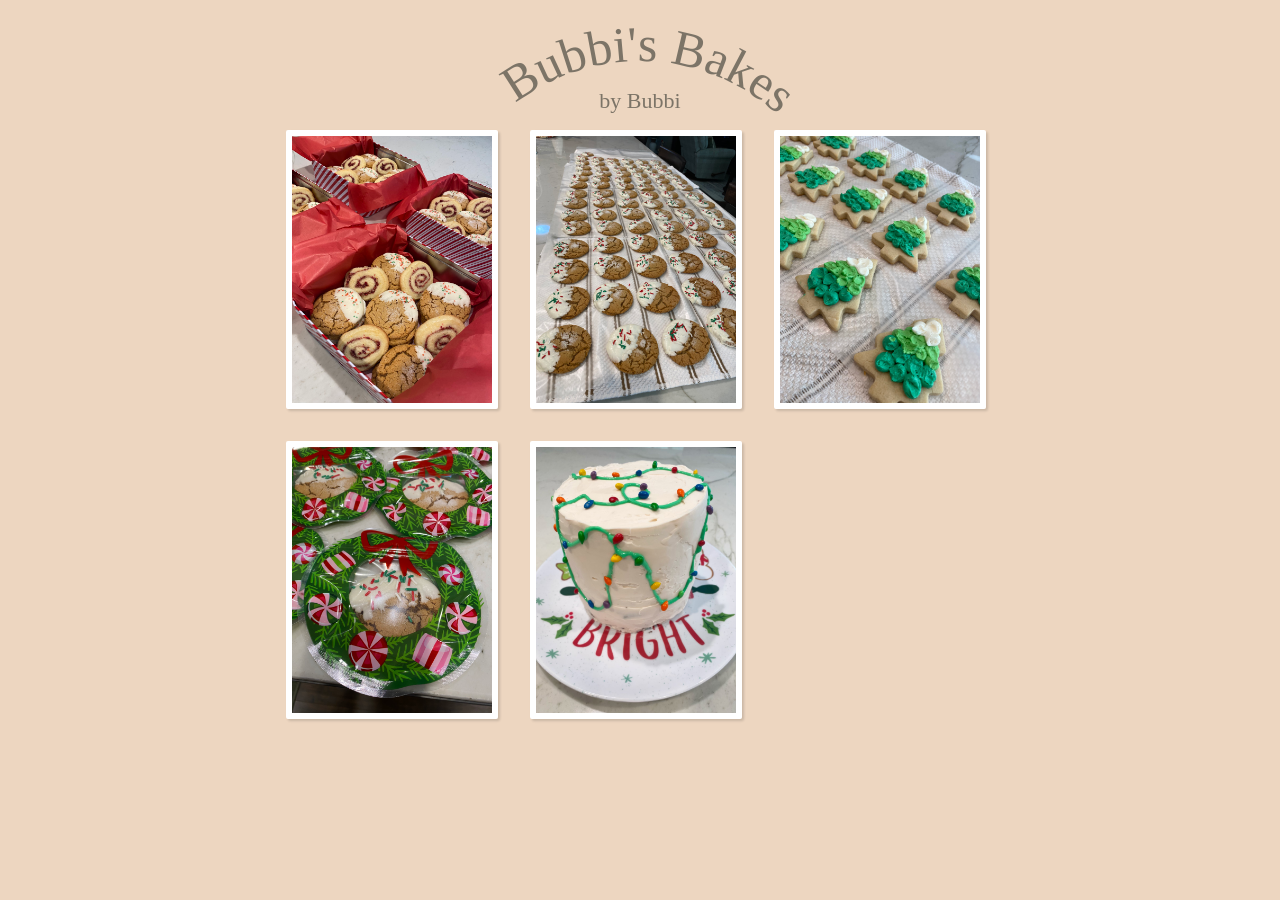
==== index.html @ 059d2bac "Initial commit" ====
<!DOCTYPE html>
<html lang="en">

<head>
  <meta charset="utf-8" />
  <title>Bubbi's Bakes</title>
  <base href="/" />

  <link rel="preconnect" href="https://fonts.gstatic.com" crossorigin />

  <link rel="preload" as="style"
    href="https://fonts.googleapis.com/css2?family=Manrope:wght@400;700;800&display=swap" />

  <link rel="stylesheet" href="https://fonts.googleapis.com/css2?family=Manrope:wght@400;700;800&display=swap"
    media="print" onload="this.media='all'" />

  <link rel="stylesheet" href="./styles.css">

  <meta name="viewport" content="width=device-width, initial-scale=1" />
  <link rel="icon" type="image/x-icon" href="favicon.png" />
</head>

<body>

  <div class="title">
    <svg viewBox="0 0 500 500">
      <path id="curve" d="M73.2,148.6c4-6.1,65.5-96.8,178.6-95.6c111.3,1.2,170.8,90.3,175.1,97" />
      <text width="500" x="75">
        <textPath xlink:href="#curve">
          Bubbi's Bakes
        </textPath>
      </text>
    </svg>
  </div>
  <div class="bubbi">by Bubbi</div>
  <div class="images">
    <img src="img/boxes.jpg" class="portrait" />
    <img src="img/ginger-snaps.jpg" class="portrait" />
    <img src="img/more-cookies.jpg" class="portrait" />
    <img src="img/packaging.jpg" class="portrait" />
    <img src="img/xmas-cake.jpg" class="portrait" />
  </div>
</body>

</html>
---- styles.css ----
body {
    align-items: center;
    background-color: #edd6c0;
    color: #7c7467;
    display: flex;
    flex-direction: column;
    font-family: 'Luckiest Guy', cursive;
}

.bubbi {
    font-size: 22px;
}

.title {
    width: 500px;
    height: 80px;
}

path {
    fill: transparent;
}
  
text {
    fill: #7c7467;
    font-size: 50px;
}

img {
    box-shadow: rgba(0, 0, 0, 0.15) 1.95px 1.95px 2.6px;
    margin: 16px;
    border-radius: 2px;
    border: 6px solid white;
}

.portrait {
    max-width: 200px;
}

.landscape {
    max-height: 200px;
}

.images {
    display: flex;
    flex-wrap: wrap;    
    width: 740px;
}
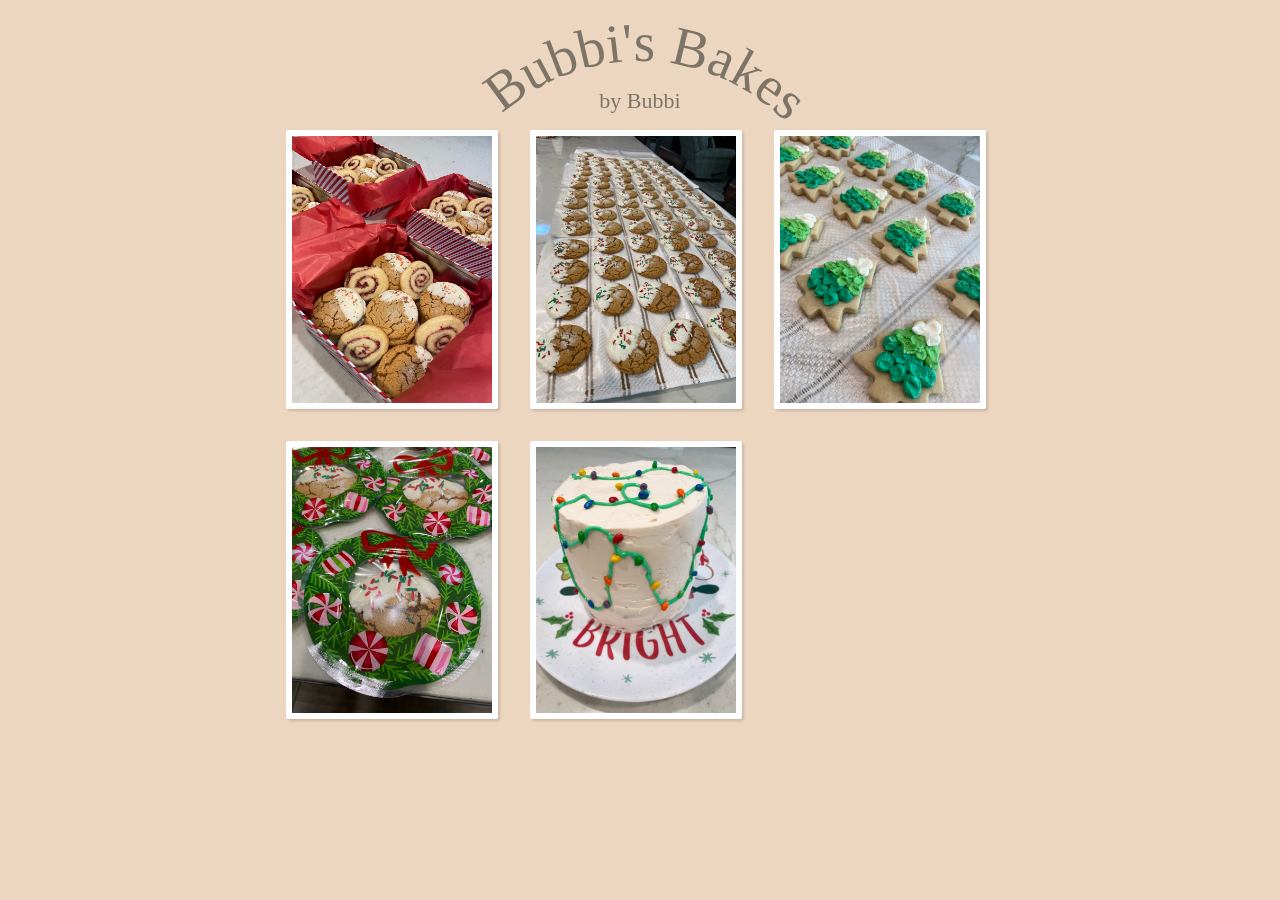
==== commit d37f1b05: "Make index file a bit more responsive" ====
--- a/index.html
+++ b/index.html
@@ -25,7 +25,7 @@
   <div class="title">
     <svg viewBox="0 0 500 500">
       <path id="curve" d="M73.2,148.6c4-6.1,65.5-96.8,178.6-95.6c111.3,1.2,170.8,90.3,175.1,97" />
-      <text width="500" x="75">
+      <text width="500" x="58">
         <textPath xlink:href="#curve">
           Bubbi's Bakes
         </textPath>
--- a/styles.css
+++ b/styles.css
@@ -19,10 +19,10 @@
 path {
     fill: transparent;
 }
-  
+
 text {
     fill: #7c7467;
-    font-size: 50px;
+    font-size: 55px;
 }
 
 img {
@@ -42,6 +42,38 @@
 
 .images {
     display: flex;
-    flex-wrap: wrap;    
+    flex-wrap: wrap;
     width: 740px;
+}
+
+@media only screen and (max-width: 800px) {
+    .title {
+        width: 100%;
+        margin-bottom: 48px;
+    }
+
+    .bubbi {
+        font-size: 36px;
+    }
+
+    .images {
+        justify-content: center;
+        width: 100%;
+    }
+
+    .portrait {
+        max-width: 90%;
+    }
+}
+
+@media only screen and (max-width: 600px) {
+
+    .bubbi {
+        font-size: 22px;
+    }
+
+    .title {
+        width: 100%;
+        margin-bottom: 0;
+    }
 }
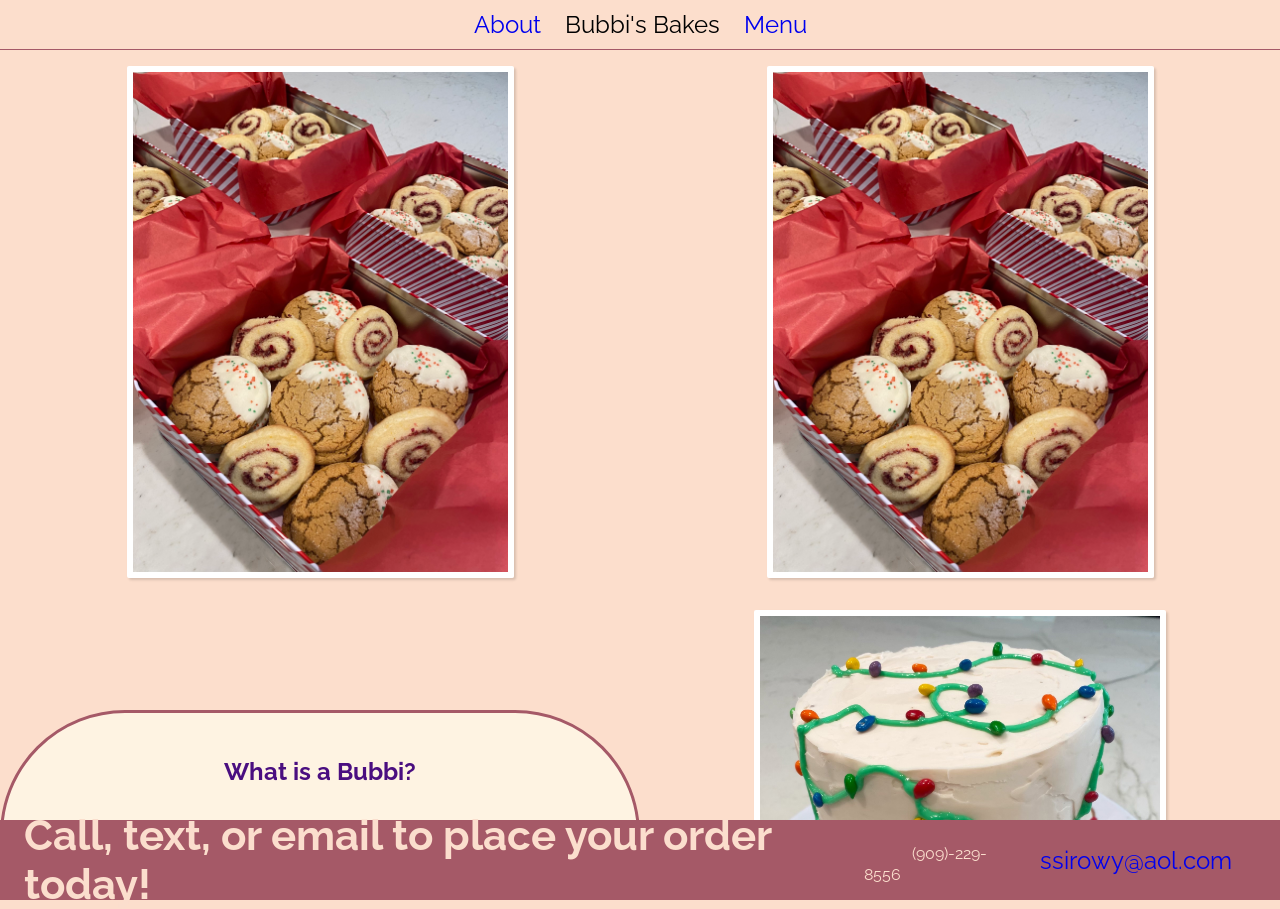
==== commit 7ab78c6b: "WIP" ====
--- a/index.html
+++ b/index.html
@@ -6,13 +6,9 @@
   <title>Bubbi's Bakes</title>
   <base href="/" />
 
-  <link rel="preconnect" href="https://fonts.gstatic.com" crossorigin />
-
-  <link rel="preload" as="style"
-    href="https://fonts.googleapis.com/css2?family=Manrope:wght@400;700;800&display=swap" />
-
-  <link rel="stylesheet" href="https://fonts.googleapis.com/css2?family=Manrope:wght@400;700;800&display=swap"
-    media="print" onload="this.media='all'" />
+  <link rel="preconnect" href="https://fonts.googleapis.com">
+<link rel="preconnect" href="https://fonts.gstatic.com" crossorigin>
+<link href="https://fonts.googleapis.com/css2?family=Raleway:ital,wght@0,100..900;1,100..900&display=swap" rel="stylesheet">
 
   <link rel="stylesheet" href="./styles.css">
 
@@ -21,25 +17,49 @@
 </head>
 
 <body>
-
-  <div class="title">
-    <svg viewBox="0 0 500 500">
-      <path id="curve" d="M73.2,148.6c4-6.1,65.5-96.8,178.6-95.6c111.3,1.2,170.8,90.3,175.1,97" />
-      <text width="500" x="58">
-        <textPath xlink:href="#curve">
-          Bubbi's Bakes
-        </textPath>
-      </text>
-    </svg>
-  </div>
-  <div class="bubbi">by Bubbi</div>
-  <div class="images">
-    <img src="img/boxes.jpg" class="portrait" />
-    <img src="img/ginger-snaps.jpg" class="portrait" />
-    <img src="img/more-cookies.jpg" class="portrait" />
-    <img src="img/packaging.jpg" class="portrait" />
-    <img src="img/xmas-cake.jpg" class="portrait" />
-  </div>
+  <header>
+    <a href="/">About</a>
+    <div class="title">Bubbi's Bakes</div>
+    <a href="/menu.html">Menu</a>
+  </header>
+  <main>
+    <section>
+      <div class="centered">
+        <img class="hero" src="/img/boxes.jpg">
+      </div>
+      <div class="centered">
+        <img class="hero" src="/img/boxes.jpg">
+      </div>
+    </section>
+    <section>
+      <div class="centered">
+        <div class="bubble">
+          <h2>What is a Bubbi?</h2>
+          <h4>Bubbi: the Yiddish word for Grandmother of Jewish or Eastern European origin</h4>
+          <p>You know the type, an endless supply of floral print housecoats, hot in the winter and cold in the summer, careful with her money, but generous with kisses and pinches of the cheek” (from BeyondBubbi.com). But this modern Bubbi is full of chocolate chips and sprinkles!</p>
+        </div>
+      </div>
+      <div class="centered">
+        <img class="hero" src="/img/xmas-cake.jpg">
+      </div>
+    </section>
+    <section>
+      <div class="centered">
+        <img class="hero" src="/img/xmas-cake.jpg">
+      </div>
+      <div class="centered">
+        <div class="bubble">
+          <h2>Bubbi's Boys</h2>
+          <p>With the help of Bubbi’s Boys, trusty sous chefs also known as grandsons, Bubbi bakes almost daily putting out dozens of cookies, cakes and other old-fashioned treats. We’d love to help you with your sweet cravings.</p>
+        </div>
+      </div>
+    </section>
+  </main>
+  <footer>
+    <div class="footer-cta">Call, text, or email to place your order today!</div>
+    <div><a href="tel:9092298556"></a>(909)-229-8556</div>
+    <div><a href="mailto:ssirowy@aol.com">ssirowy@aol.com</a></div>
+  </footer>
 </body>
 
 </html>
--- a/styles.css
+++ b/styles.css
@@ -1,19 +1,117 @@
+:root {
+    --main-bg-color: #fcdecc;
+    --footer-color: #A55967;
+    --footer-text-color: #FBDECD;
+    --main-text-color: #4A0E80;
+    --secondary-text-color: #A55967;
+    --bubble-color: #FEF3E2;
+
+    font-family: "Raleway", sans-serif;
+  }
+
 body {
+    background-color: var(--main-bg-color);
+    display: grid;
+    height: 100vh;
+    grid-template-rows: 50px 1fr 80px;
+    margin: 0;
+    width: 100%;
+}
+
+a {
+    margin: 0 24px;
+}
+
+a:link {
+    text-decoration: none;
+}
+  
+a:visited {
+    text-decoration: none;
+}
+  
+a:hover {
+    text-decoration: underline;
+}
+
+header {
     align-items: center;
-    background-color: #edd6c0;
-    color: #7c7467;
+    border-bottom: 1px solid var(--footer-color);
+    display: flex;
+    font-size: 24px;
+    justify-content: center;
+}
+
+main {
+    overflow-y: auto;
+}
+
+.bubble {
+    align-items: center;
+    background-color: var(--bubble-color);
+    border: 3px solid var(--footer-color);
+    border-radius: 125px;
     display: flex;
     flex-direction: column;
-    font-family: 'Luckiest Guy', cursive;
+    padding: 24px;
+}
+
+.hero {
+    box-shadow: rgba(0, 0, 0, 0.15) 1.95px 1.95px 2.6px;
+    margin: 16px;
+    border-radius: 2px;
+    border: 6px solid white;
+    max-height: 500px;
+}
+
+img.menu {
+    border-radius: 100px;
+}
+
+h1 {
+    color: var(--main-text-color);
+}
+
+h2 {
+    color: var(--main-text-color);
+}
+
+h4 {
+    color: var(--secondary-text-color);
+}
+
+section {
+    display: grid;
+    grid-template-columns: 1fr 1fr;
+}
+
+.centered {
+    align-items: center;
+    display: flex;
+    height: 100%;
+    justify-content: center;
+    width: 100%;
+}
+
+footer {
+    align-items: center;
+    background-color: var(--footer-color);
+    color: var(--footer-text-color);
+    display: flex;
+    padding: 0 24px;
+}
+
+footer a {
+    font-size: 24px;
+}
+
+.footer-cta {
+    font-size: 42px;
+    font-weight: bold;
 }
 
 .bubbi {
     font-size: 22px;
-}
-
-.title {
-    width: 500px;
-    height: 80px;
 }
 
 path {
@@ -25,25 +123,12 @@
     font-size: 55px;
 }
 
-img {
-    box-shadow: rgba(0, 0, 0, 0.15) 1.95px 1.95px 2.6px;
-    margin: 16px;
-    border-radius: 2px;
-    border: 6px solid white;
-}
-
 .portrait {
     max-width: 200px;
 }
 
 .landscape {
     max-height: 200px;
-}
-
-.images {
-    display: flex;
-    flex-wrap: wrap;
-    width: 740px;
 }
 
 @media only screen and (max-width: 800px) {
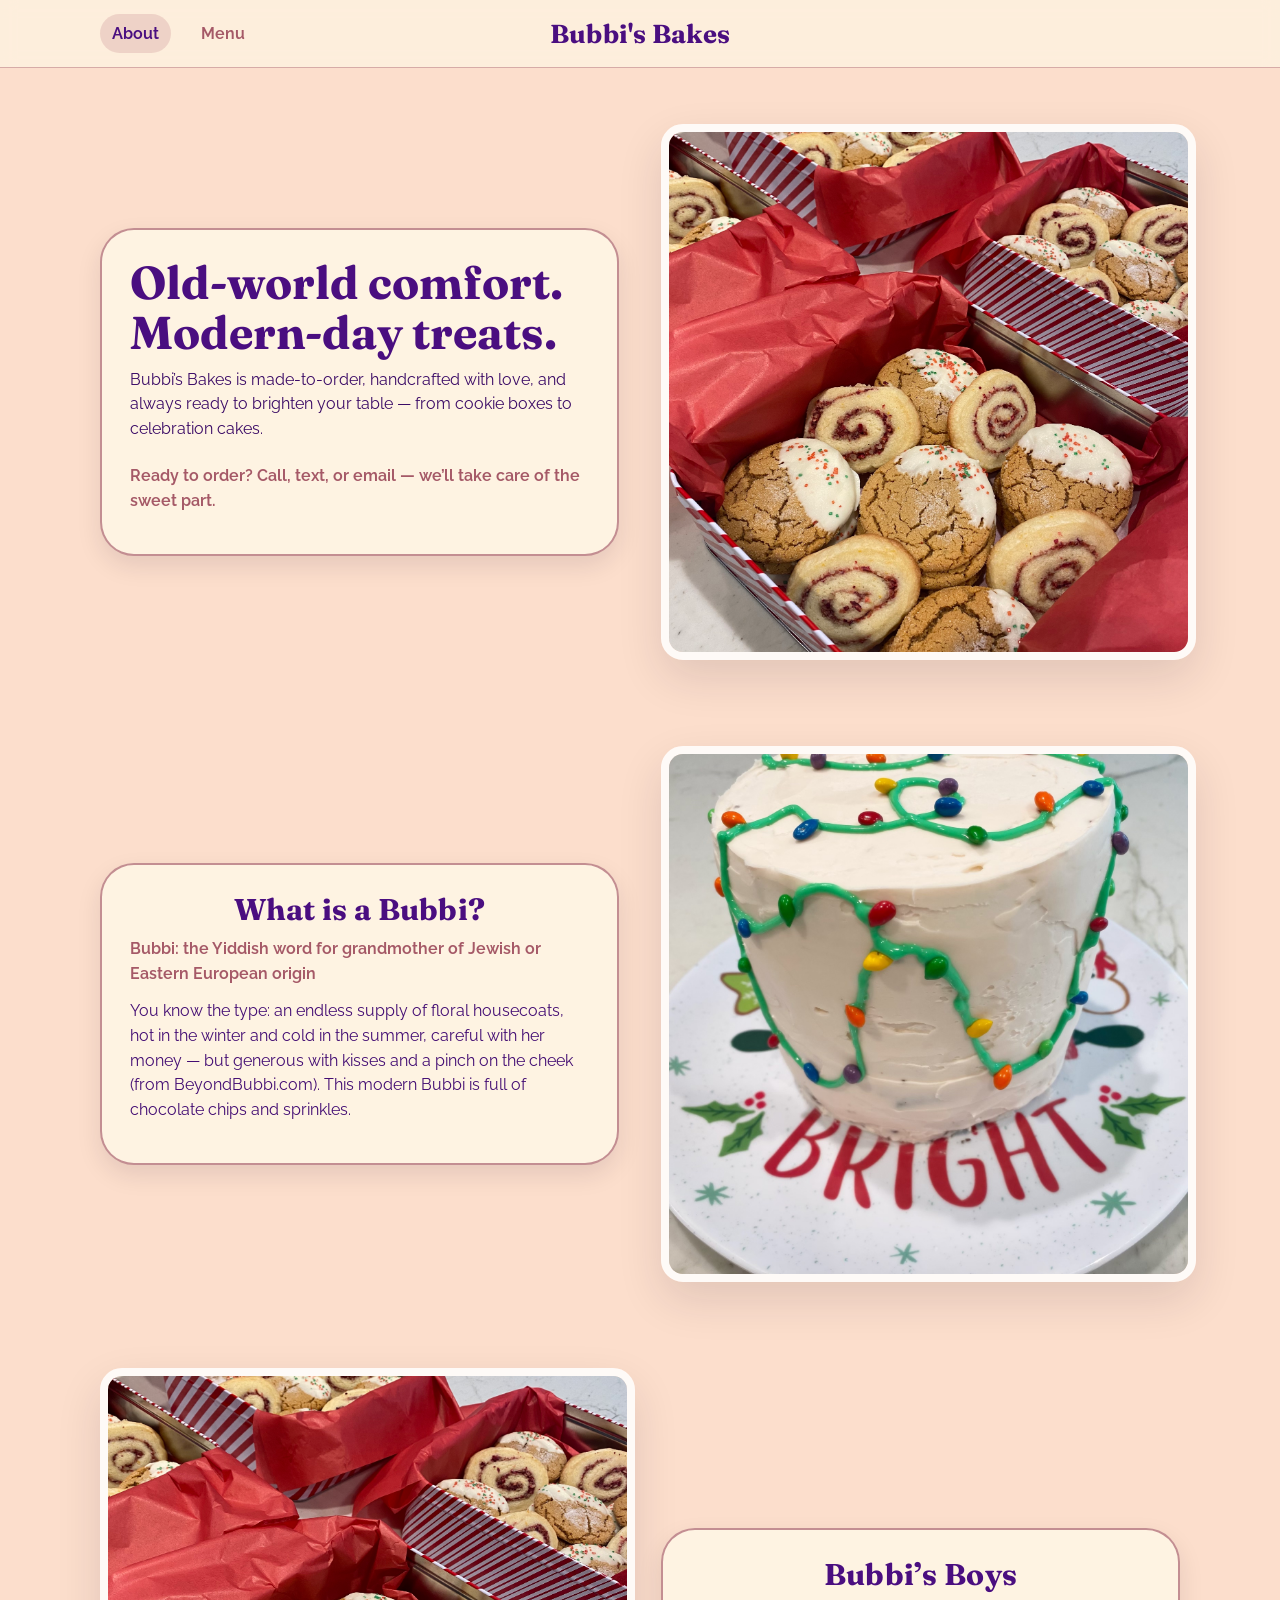
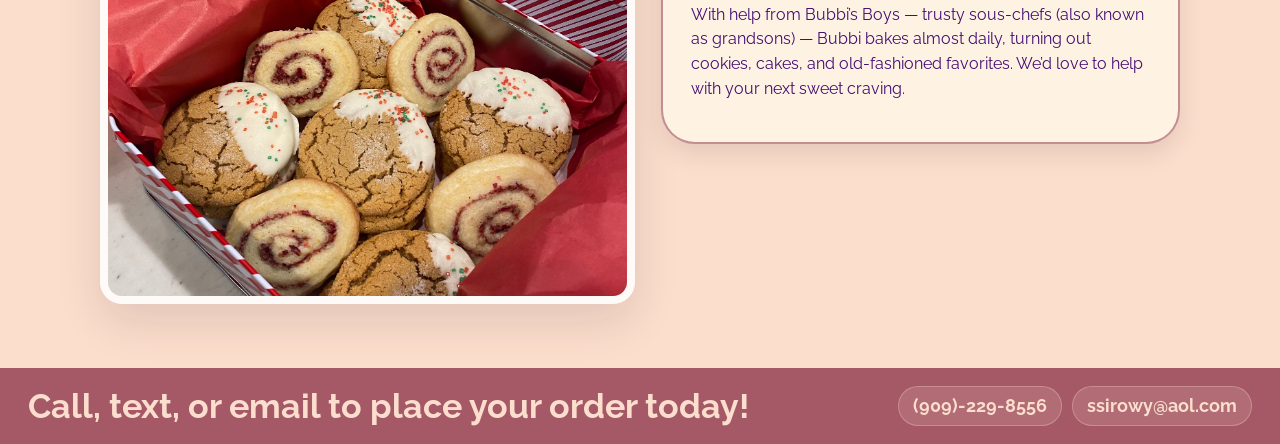
==== commit febdb36e: "Improve styles and menu" ====
--- a/index.html
+++ b/index.html
@@ -9,6 +9,7 @@
   <link rel="preconnect" href="https://fonts.googleapis.com">
 <link rel="preconnect" href="https://fonts.gstatic.com" crossorigin>
 <link href="https://fonts.googleapis.com/css2?family=Raleway:ital,wght@0,100..900;1,100..900&display=swap" rel="stylesheet">
+<link href="https://fonts.googleapis.com/css2?family=Fraunces:opsz,wght@9..144,500..700&display=swap" rel="stylesheet">
 
   <link rel="stylesheet" href="./styles.css">
 
@@ -18,47 +19,50 @@
 
 <body>
   <header>
-    <a href="/">About</a>
-    <div class="title">Bubbi's Bakes</div>
-    <a href="/menu.html">Menu</a>
+    <div class="nav">
+      <div class="nav-links">
+        <a class="nav-link is-active" href="/">About</a>
+        <a class="nav-link" href="/menu.html">Menu</a>
+      </div>
+      <div class="title">Bubbi's Bakes</div>
+      <div class="nav-links" aria-hidden="true"></div>
+    </div>
   </header>
   <main>
-    <section>
-      <div class="centered">
-        <img class="hero" src="/img/boxes.jpg">
-      </div>
-      <div class="centered">
-        <img class="hero" src="/img/boxes.jpg">
-      </div>
-    </section>
-    <section>
-      <div class="centered">
+    <div class="container stack">
+      <section class="split">
+        <div class="bubble">
+          <h1>Old‑world comfort. Modern‑day treats.</h1>
+          <p class="lede">Bubbi’s Bakes is made-to-order, handcrafted with love, and always ready to brighten your table — from cookie boxes to celebration cakes.</p>
+          <p class="cta-line">Ready to order? Call, text, or email — we’ll take care of the sweet part.</p>
+        </div>
+        <img class="hero" src="/img/boxes.jpg" alt="Assorted baked treats in a gift box">
+      </section>
+
+      <section class="split">
         <div class="bubble">
           <h2>What is a Bubbi?</h2>
-          <h4>Bubbi: the Yiddish word for Grandmother of Jewish or Eastern European origin</h4>
-          <p>You know the type, an endless supply of floral print housecoats, hot in the winter and cold in the summer, careful with her money, but generous with kisses and pinches of the cheek” (from BeyondBubbi.com). But this modern Bubbi is full of chocolate chips and sprinkles!</p>
+          <h4>Bubbi: the Yiddish word for grandmother of Jewish or Eastern European origin</h4>
+          <p>You know the type: an endless supply of floral housecoats, hot in the winter and cold in the summer, careful with her money — but generous with kisses and a pinch on the cheek (from BeyondBubbi.com). This modern Bubbi is full of chocolate chips and sprinkles.</p>
         </div>
-      </div>
-      <div class="centered">
-        <img class="hero" src="/img/xmas-cake.jpg">
-      </div>
-    </section>
-    <section>
-      <div class="centered">
-        <img class="hero" src="/img/xmas-cake.jpg">
-      </div>
-      <div class="centered">
+        <img class="hero" src="/img/xmas-cake.jpg" alt="Festive cake with colorful decorations">
+      </section>
+
+      <section class="split">
+        <img class="hero" src="/img/boxes.jpg" alt="Freshly packed cookie box ready to gift">
         <div class="bubble">
-          <h2>Bubbi's Boys</h2>
-          <p>With the help of Bubbi’s Boys, trusty sous chefs also known as grandsons, Bubbi bakes almost daily putting out dozens of cookies, cakes and other old-fashioned treats. We’d love to help you with your sweet cravings.</p>
+          <h2>Bubbi’s Boys</h2>
+          <p>With help from Bubbi’s Boys — trusty sous-chefs (also known as grandsons) — Bubbi bakes almost daily, turning out cookies, cakes, and old-fashioned favorites. We’d love to help with your next sweet craving.</p>
         </div>
-      </div>
-    </section>
+      </section>
+    </div>
   </main>
   <footer>
     <div class="footer-cta">Call, text, or email to place your order today!</div>
-    <div><a href="tel:9092298556"></a>(909)-229-8556</div>
-    <div><a href="mailto:ssirowy@aol.com">ssirowy@aol.com</a></div>
+    <div class="footer-actions">
+      <a class="footer-pill" href="tel:9092298556">(909)-229-8556</a>
+      <a class="footer-pill" href="mailto:ssirowy@aol.com">ssirowy@aol.com</a>
+    </div>
   </footer>
 </body>
 
--- a/styles.css
+++ b/styles.css
@@ -5,6 +5,13 @@
     --main-text-color: #4A0E80;
     --secondary-text-color: #A55967;
     --bubble-color: #FEF3E2;
+    --shadow: 0 18px 45px rgba(29, 14, 44, 0.12);
+    --shadow-soft: 0 10px 24px rgba(29, 14, 44, 0.10);
+    --radius: 22px;
+    --radius-lg: 34px;
+    --content-max: 1080px;
+    --gutter: clamp(16px, 3vw, 28px);
+    --heading-font: "Fraunces", serif;
 
     font-family: "Raleway", sans-serif;
   }
@@ -12,14 +19,21 @@
 body {
     background-color: var(--main-bg-color);
     display: grid;
-    height: 100vh;
-    grid-template-rows: 50px 1fr 80px;
+    min-height: 100svh;
+    grid-template-rows: auto 1fr auto;
     margin: 0;
     width: 100%;
+    color: var(--main-text-color);
+}
+
+a:focus-visible {
+    outline: 3px solid color-mix(in srgb, var(--footer-color), white 15%);
+    outline-offset: 3px;
+    border-radius: 10px;
 }
 
 a {
-    margin: 0 24px;
+    color: inherit;
 }
 
 a:link {
@@ -35,54 +49,163 @@
 }
 
 header {
-    align-items: center;
-    border-bottom: 1px solid var(--footer-color);
+    border-bottom: 1px solid color-mix(in srgb, var(--footer-color), transparent 55%);
+    background: color-mix(in srgb, var(--bubble-color), transparent 25%);
+    backdrop-filter: blur(8px);
+}
+
+header .nav {
+    max-width: var(--content-max);
+    margin: 0 auto;
+    padding: 14px var(--gutter);
+    display: grid;
+    grid-template-columns: 1fr auto 1fr;
+    align-items: center;
+    gap: 12px;
+}
+
+header .title {
+    font-family: var(--heading-font);
+    font-weight: 700;
+    letter-spacing: 0.01em;
+    font-size: clamp(18px, 2.4vw, 26px);
+}
+
+.nav-links {
     display: flex;
-    font-size: 24px;
-    justify-content: center;
+    align-items: center;
+    gap: clamp(10px, 2vw, 18px);
+}
+
+.nav > .nav-links:last-child {
+    justify-content: flex-end;
+}
+
+.nav-link {
+    display: inline-flex;
+    align-items: center;
+    padding: 10px 12px;
+    border-radius: 999px;
+    color: var(--secondary-text-color);
+    font-weight: 650;
+    text-decoration: none;
+    transition: background-color 160ms ease, transform 160ms ease;
+}
+
+.nav-link:hover {
+    text-decoration: none;
+    background: color-mix(in srgb, var(--footer-color), transparent 88%);
+    transform: translateY(-1px);
+}
+
+.nav-link.is-active {
+    color: var(--main-text-color);
+    background: color-mix(in srgb, var(--footer-color), transparent 82%);
 }
 
 main {
     overflow-y: auto;
 }
 
+.container {
+    max-width: var(--content-max);
+    margin: 0 auto;
+    padding: 28px var(--gutter) 36px;
+}
+
+.lede {
+    font-size: 16px;
+    color: color-mix(in srgb, var(--main-text-color), black 20%);
+    max-width: 62ch;
+}
+
+.cta-line {
+    margin-top: 10px;
+    font-weight: 650;
+    color: var(--secondary-text-color);
+}
+
+.stack {
+    display: grid;
+    gap: clamp(18px, 3vw, 30px);
+}
+
+.split {
+    display: grid;
+    grid-template-columns: 1fr 1fr;
+    gap: clamp(18px, 4vw, 42px);
+    align-items: center;
+    padding: clamp(16px, 3vw, 28px) 0;
+}
+
 .bubble {
     align-items: center;
     background-color: var(--bubble-color);
-    border: 3px solid var(--footer-color);
-    border-radius: 125px;
+    border: 2px solid color-mix(in srgb, var(--footer-color), transparent 35%);
+    border-radius: var(--radius-lg);
+    box-shadow: var(--shadow-soft);
     display: flex;
     flex-direction: column;
-    padding: 24px;
+    padding: clamp(18px, 3vw, 28px);
+    line-height: 1.55;
+}
+
+.bubble h2 {
+    font-family: var(--heading-font);
+    font-weight: 700;
+    letter-spacing: 0.01em;
 }
 
 .hero {
-    box-shadow: rgba(0, 0, 0, 0.15) 1.95px 1.95px 2.6px;
-    margin: 16px;
-    border-radius: 2px;
-    border: 6px solid white;
-    max-height: 500px;
+    display: block;
+    width: 100%;
+    height: auto;
+    box-shadow: var(--shadow);
+    border-radius: var(--radius);
+    border: 8px solid rgba(255, 255, 255, 0.85);
+    max-height: 520px;
+    object-fit: cover;
 }
 
 img.menu {
-    border-radius: 100px;
+    border-radius: 999px;
 }
 
 h1 {
     color: var(--main-text-color);
+    font-family: var(--heading-font);
+    font-weight: 700;
+    font-size: clamp(32px, 4.2vw, 46px);
+    line-height: 1.08;
+    margin: 0 0 10px;
 }
 
 h2 {
+    color: var(--main-text-color);
+    font-family: var(--heading-font);
+    font-weight: 680;
+    font-size: clamp(22px, 3vw, 30px);
+    line-height: 1.15;
+    margin: 0 0 10px;
+}
+
+h3 {
+    margin: 0 0 8px;
+    font-family: var(--heading-font);
+    font-weight: 650;
+    font-size: 19px;
     color: var(--main-text-color);
 }
 
 h4 {
     color: var(--secondary-text-color);
-}
-
-section {
-    display: grid;
-    grid-template-columns: 1fr 1fr;
+    margin: 0 0 12px;
+    font-weight: 650;
+}
+
+p {
+    margin: 0 0 12px;
+    color: color-mix(in srgb, var(--main-text-color), black 10%);
 }
 
 .centered {
@@ -98,16 +221,48 @@
     background-color: var(--footer-color);
     color: var(--footer-text-color);
     display: flex;
-    padding: 0 24px;
+    padding: 18px var(--gutter);
+    gap: 14px;
+    flex-wrap: wrap;
+    justify-content: space-between;
 }
 
 footer a {
     font-size: 24px;
+    color: var(--footer-text-color);
+    font-weight: 700;
 }
 
 .footer-cta {
-    font-size: 42px;
+    font-size: clamp(22px, 3.2vw, 34px);
     font-weight: bold;
+}
+
+.footer-actions {
+    display: inline-flex;
+    gap: 10px;
+    align-items: center;
+    flex-wrap: wrap;
+}
+
+.footer-pill {
+    display: inline-flex;
+    align-items: center;
+    gap: 10px;
+    padding: 10px 14px;
+    border-radius: 999px;
+    background: color-mix(in srgb, var(--footer-text-color), transparent 86%);
+    border: 1px solid color-mix(in srgb, var(--footer-text-color), transparent 70%);
+    text-decoration: none;
+    font-size: 18px;
+    line-height: 1;
+    transition: transform 160ms ease, background-color 160ms ease;
+}
+
+.footer-pill:hover {
+    text-decoration: none;
+    transform: translateY(-1px);
+    background: color-mix(in srgb, var(--footer-text-color), transparent 82%);
 }
 
 .bubbi {
@@ -131,24 +286,91 @@
     max-height: 200px;
 }
 
+.menu-intro {
+    text-align: left;
+    padding: 10px 0 20px;
+}
+
+.menu-intro p {
+    max-width: 62ch;
+    margin: 0;
+    font-size: 16px;
+    color: color-mix(in srgb, var(--main-text-color), black 18%);
+}
+
+.menu-section {
+    padding: clamp(18px, 3vw, 26px) 0;
+}
+
+.menu-grid {
+    display: grid;
+    grid-template-columns: repeat(auto-fit, minmax(220px, 1fr));
+    gap: clamp(14px, 2.5vw, 22px);
+    margin-top: 14px;
+}
+
+.menu-item {
+    background: linear-gradient(
+        180deg,
+        color-mix(in srgb, var(--bubble-color), white 22%),
+        var(--bubble-color)
+    );
+    border: 1px solid color-mix(in srgb, var(--footer-color), transparent 55%);
+    border-radius: var(--radius-lg);
+    box-shadow: var(--shadow-soft);
+    padding: 18px;
+    display: grid;
+    gap: 10px;
+    position: relative;
+    overflow: hidden;
+}
+
+.menu-item::after {
+    content: "";
+    position: absolute;
+    inset: -2px -2px auto -2px;
+    height: 10px;
+    background: radial-gradient(circle at 12px 5px, rgba(165, 89, 103, 0.55) 0 3px, transparent 3.5px),
+        radial-gradient(circle at 34px 6px, rgba(74, 14, 128, 0.35) 0 2.5px, transparent 3px),
+        radial-gradient(circle at 56px 4px, rgba(165, 89, 103, 0.45) 0 2.5px, transparent 3px);
+    opacity: 0.6;
+}
+
+.menu-item img.menu {
+    width: 96px;
+    height: 96px;
+    object-fit: cover;
+    border: 6px solid rgba(255, 255, 255, 0.85);
+    box-shadow: 0 12px 26px rgba(29, 14, 44, 0.12);
+    justify-self: center;
+}
+
+.custom-order-text {
+    max-width: 72ch;
+    margin: 0;
+}
+
 @media only screen and (max-width: 800px) {
-    .title {
-        width: 100%;
-        margin-bottom: 48px;
-    }
-
-    .bubbi {
-        font-size: 36px;
-    }
-
-    .images {
-        justify-content: center;
-        width: 100%;
+    header .nav {
+        padding: 12px var(--gutter);
+    }
+
+    .split {
+        grid-template-columns: 1fr;
+        padding: 18px 0;
+    }
+
+    .hero {
+        max-height: 420px;
     }
 
     .portrait {
         max-width: 90%;
     }
+
+    footer {
+        justify-content: flex-start;
+    }
 }
 
 @media only screen and (max-width: 600px) {
@@ -157,8 +379,18 @@
         font-size: 22px;
     }
 
-    .title {
-        width: 100%;
-        margin-bottom: 0;
+    header .nav {
+        gap: 10px;
+        grid-template-columns: 1fr;
+        justify-items: center;
+    }
+
+    .nav-link {
+        padding: 9px 10px;
+    }
+
+    .nav-links {
+        justify-content: center;
+        flex-wrap: wrap;
     }
 }
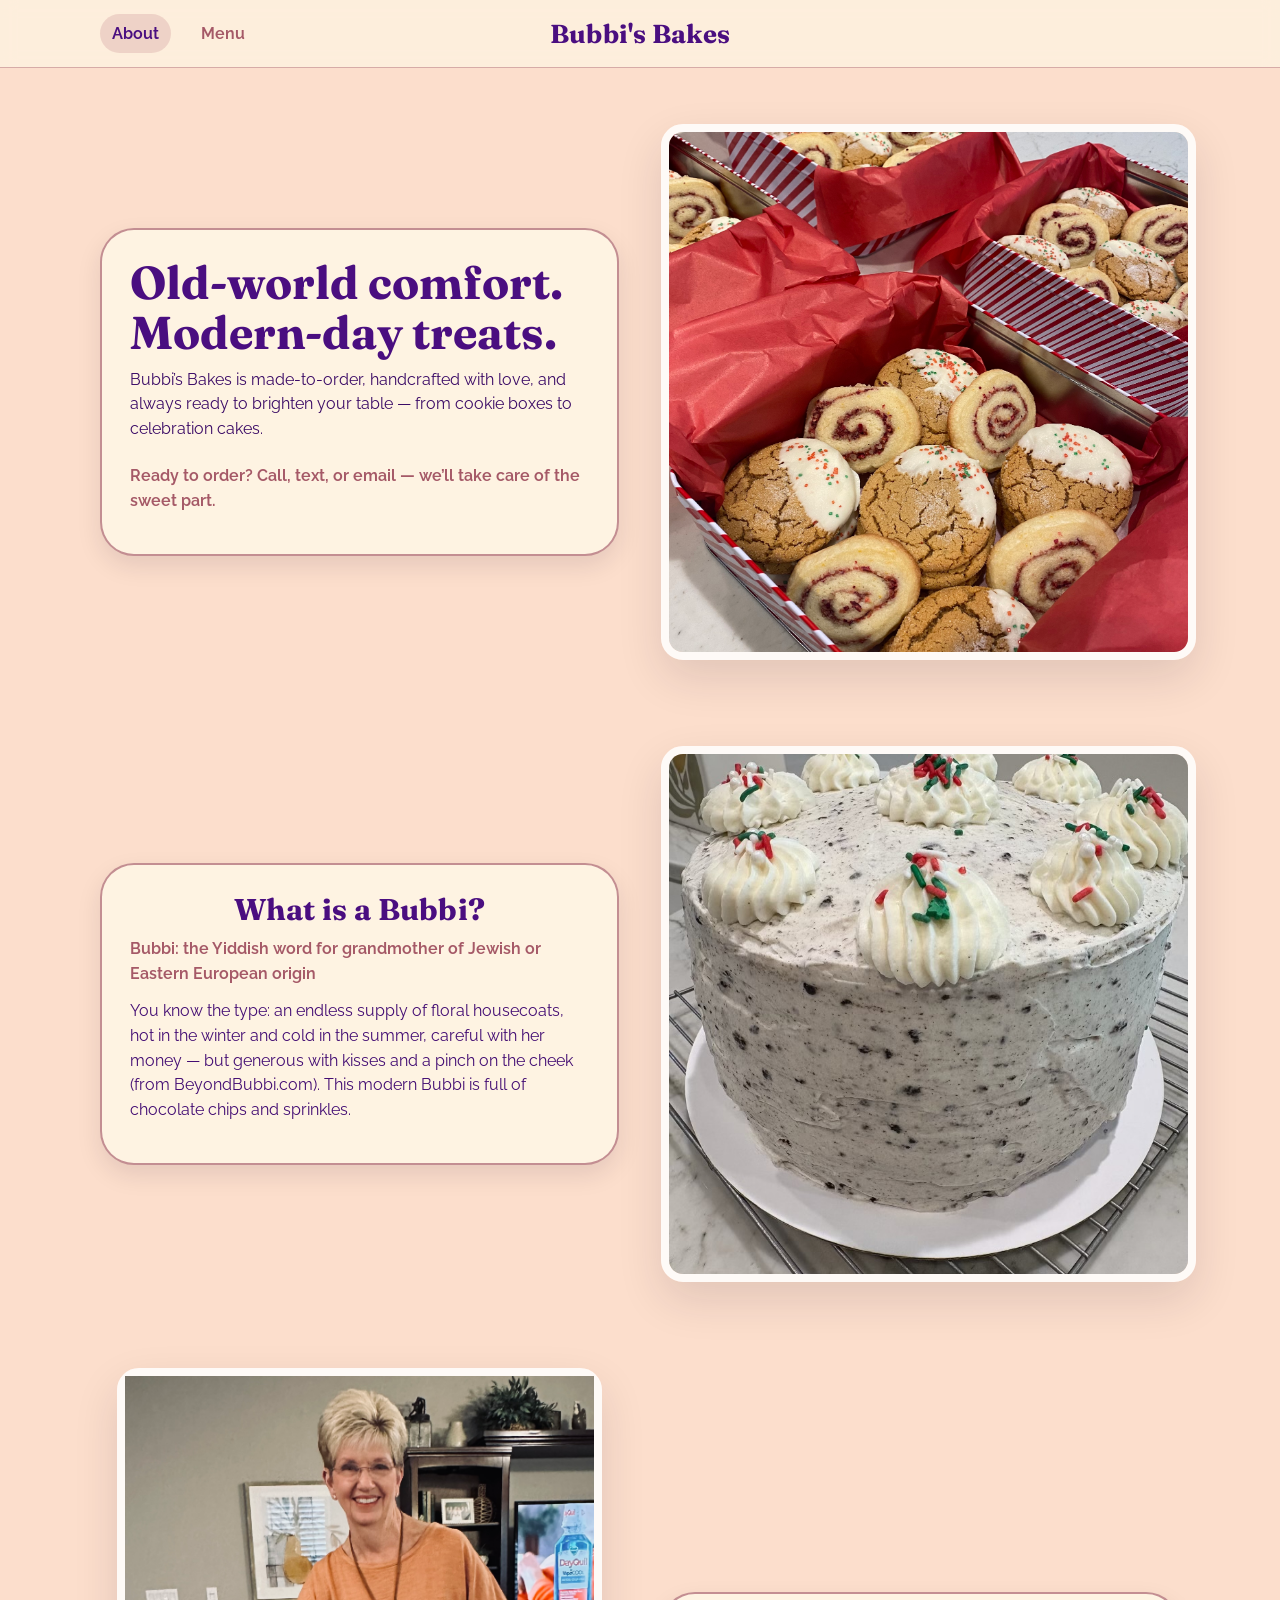
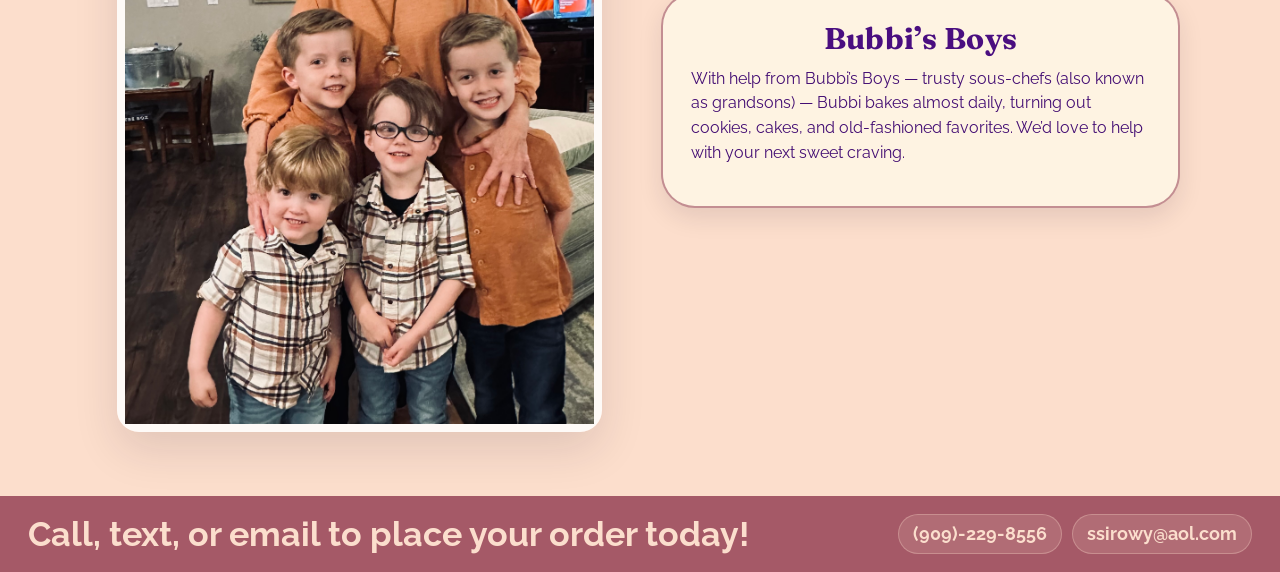
==== commit 8f9aabd6: "Made some updates to images + content" ====
--- a/index.html
+++ b/index.html
@@ -45,11 +45,13 @@
           <h4>Bubbi: the Yiddish word for grandmother of Jewish or Eastern European origin</h4>
           <p>You know the type: an endless supply of floral housecoats, hot in the winter and cold in the summer, careful with her money — but generous with kisses and a pinch on the cheek (from BeyondBubbi.com). This modern Bubbi is full of chocolate chips and sprinkles.</p>
         </div>
-        <img class="hero" src="/img/xmas-cake.jpg" alt="Festive cake with colorful decorations">
+        <img class="hero" src="/img/oreo-cake.jpeg" alt="Layered chocolate cake decorated with Oreo cookies">
       </section>
 
       <section class="split">
-        <img class="hero" src="/img/boxes.jpg" alt="Freshly packed cookie box ready to gift">
+        <div class="hero-frame hero-frame--full">
+          <img src="/img/bubbi-and-boys.jpeg" alt="Bubbi with her grandsons, the sous-chefs behind Bubbi’s Bakes">
+        </div>
         <div class="bubble">
           <h2>Bubbi’s Boys</h2>
           <p>With help from Bubbi’s Boys — trusty sous-chefs (also known as grandsons) — Bubbi bakes almost daily, turning out cookies, cakes, and old-fashioned favorites. We’d love to help with your next sweet craving.</p>
--- a/styles.css
+++ b/styles.css
@@ -167,8 +167,32 @@
     object-fit: cover;
 }
 
-img.menu {
-    border-radius: 999px;
+/* Group photo: scale to fit without cropping; frame follows portrait aspect (no side letterboxing) */
+.hero-frame {
+    box-shadow: var(--shadow);
+    border-radius: var(--radius);
+    border: 8px solid rgba(255, 255, 255, 0.85);
+    width: 100%;
+    display: flex;
+    align-items: center;
+    justify-content: center;
+    background-color: color-mix(in srgb, var(--bubble-color), white 40%);
+}
+
+.hero-frame--full {
+    width: fit-content;
+    max-width: 100%;
+    margin-inline: auto;
+    min-width: 0;
+    background-color: transparent;
+}
+
+.hero-frame--full img {
+    display: block;
+    max-width: 100%;
+    max-height: min(72vh, 680px);
+    width: auto;
+    height: auto;
 }
 
 h1 {
@@ -278,10 +302,6 @@
     font-size: 55px;
 }
 
-.portrait {
-    max-width: 200px;
-}
-
 .landscape {
     max-height: 200px;
 }
@@ -304,9 +324,15 @@
 
 .menu-grid {
     display: grid;
-    grid-template-columns: repeat(auto-fit, minmax(220px, 1fr));
-    gap: clamp(14px, 2.5vw, 22px);
-    margin-top: 14px;
+    grid-template-columns: 1fr;
+    gap: clamp(20px, 3vw, 28px);
+    margin-top: 18px;
+}
+
+@media only screen and (min-width: 640px) {
+    .menu-grid {
+        grid-template-columns: repeat(2, 1fr);
+    }
 }
 
 .menu-item {
@@ -318,31 +344,53 @@
     border: 1px solid color-mix(in srgb, var(--footer-color), transparent 55%);
     border-radius: var(--radius-lg);
     box-shadow: var(--shadow-soft);
-    padding: 18px;
-    display: grid;
-    gap: 10px;
+    padding: 0;
+    display: flex;
+    flex-direction: column;
+    overflow: hidden;
+    transition: transform 180ms ease, box-shadow 180ms ease;
+}
+
+.menu-item:hover {
+    transform: translateY(-3px);
+    box-shadow: var(--shadow);
+}
+
+.menu-item-media {
     position: relative;
+    width: 100%;
+    aspect-ratio: 4 / 3;
     overflow: hidden;
-}
-
-.menu-item::after {
-    content: "";
-    position: absolute;
-    inset: -2px -2px auto -2px;
-    height: 10px;
-    background: radial-gradient(circle at 12px 5px, rgba(165, 89, 103, 0.55) 0 3px, transparent 3.5px),
-        radial-gradient(circle at 34px 6px, rgba(74, 14, 128, 0.35) 0 2.5px, transparent 3px),
-        radial-gradient(circle at 56px 4px, rgba(165, 89, 103, 0.45) 0 2.5px, transparent 3px);
-    opacity: 0.6;
-}
-
-.menu-item img.menu {
-    width: 96px;
-    height: 96px;
+    background: color-mix(in srgb, var(--bubble-color), black 4%);
+}
+
+.menu-item-media--tall {
+    aspect-ratio: 3 / 4;
+}
+
+.menu-item-media img {
+    width: 100%;
+    height: 100%;
     object-fit: cover;
-    border: 6px solid rgba(255, 255, 255, 0.85);
-    box-shadow: 0 12px 26px rgba(29, 14, 44, 0.12);
-    justify-self: center;
+    object-position: center;
+    display: block;
+}
+
+.menu-item-body {
+    padding: clamp(16px, 2.5vw, 20px) clamp(18px, 3vw, 22px) clamp(18px, 3vw, 22px);
+    text-align: center;
+    display: grid;
+    gap: 8px;
+}
+
+.menu-item-body h3 {
+    margin: 0;
+}
+
+.menu-item-body p {
+    margin: 0;
+    font-size: 15px;
+    line-height: 1.5;
 }
 
 .custom-order-text {
@@ -364,8 +412,8 @@
         max-height: 420px;
     }
 
-    .portrait {
-        max-width: 90%;
+    .hero-frame--full img {
+        max-height: min(60vh, 520px);
     }
 
     footer {
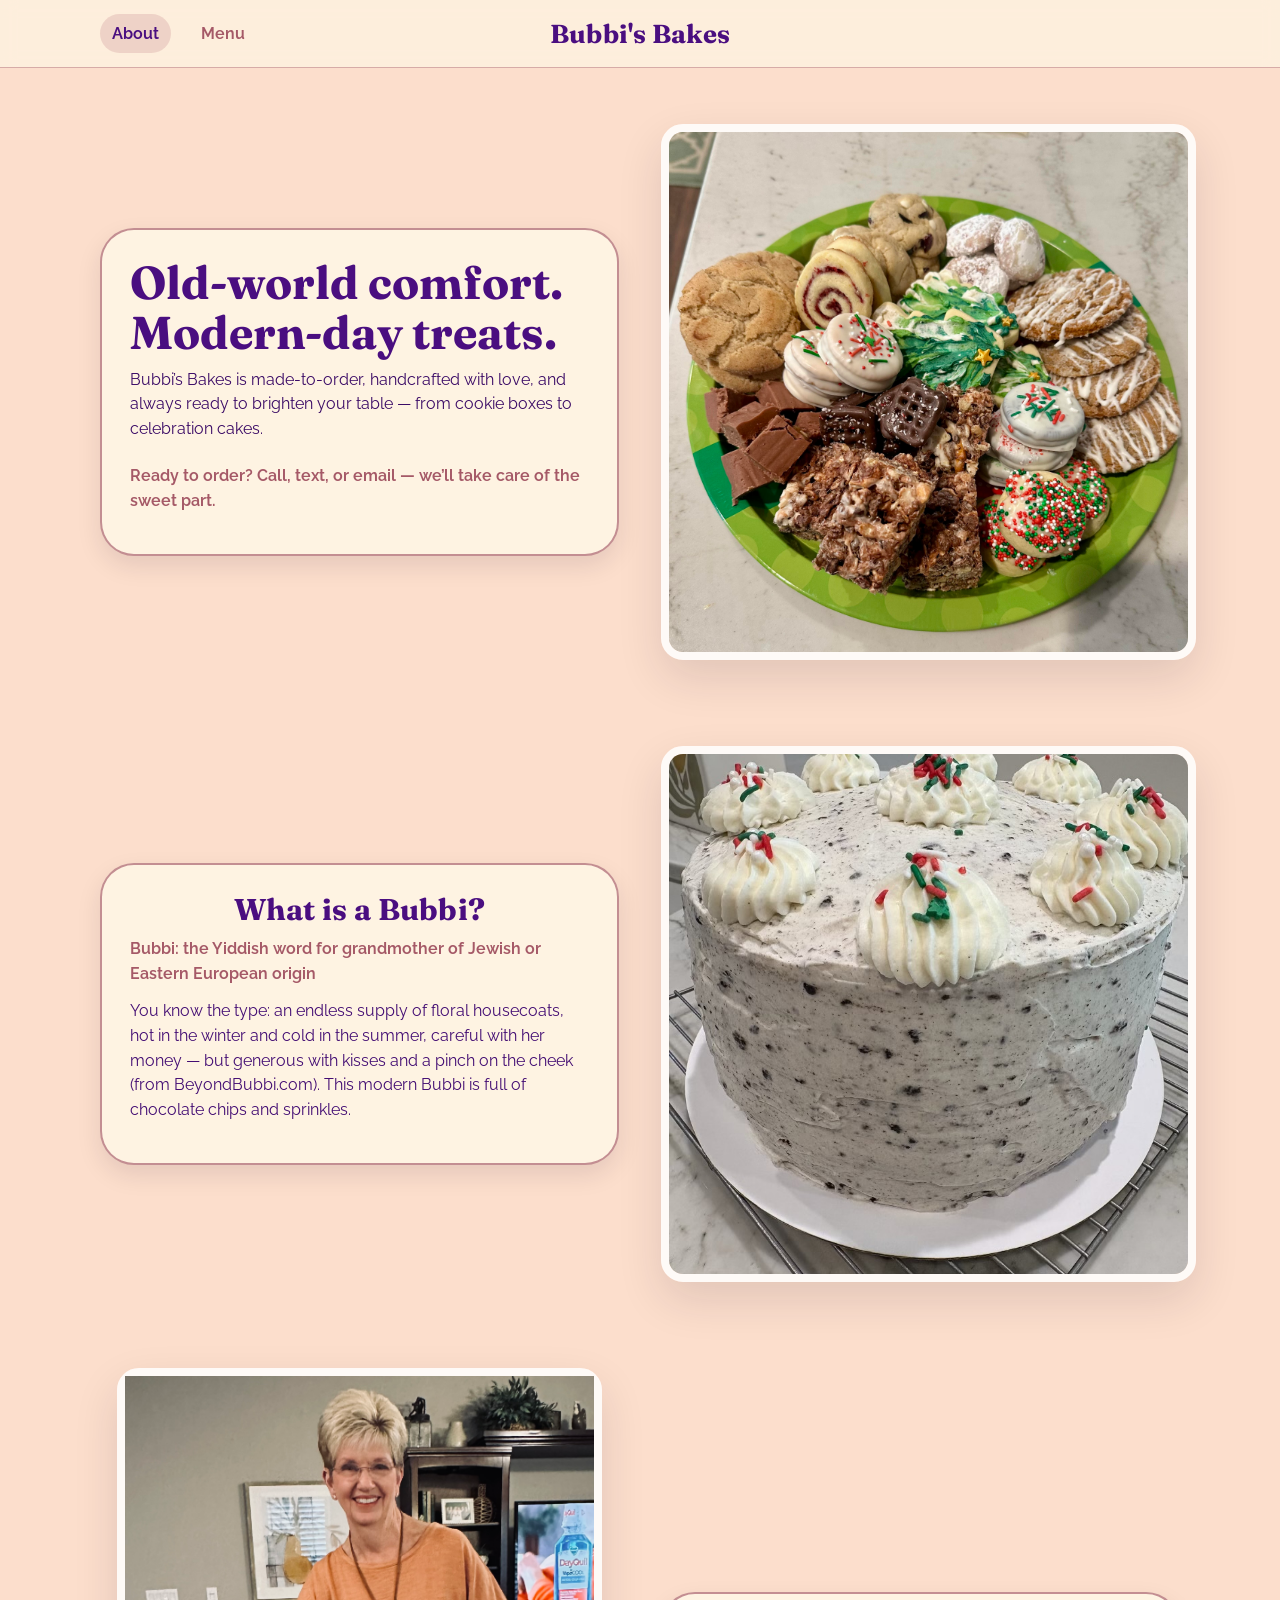
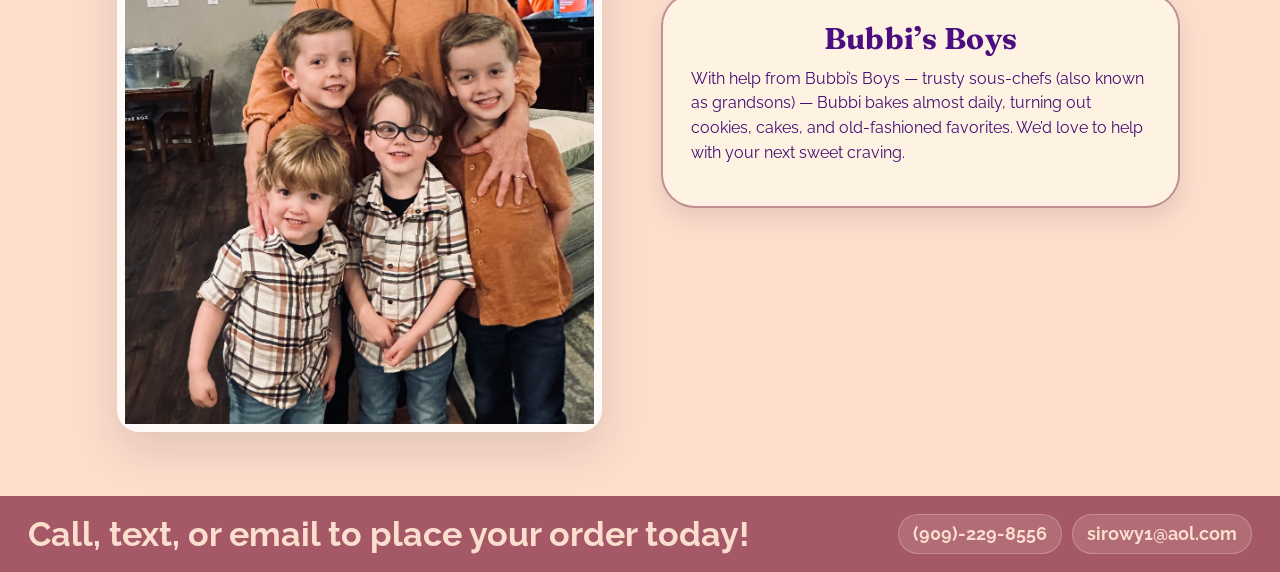
==== commit 0c274a96: "Images: variety hero, lemon-blueberry JPG, cranberry-orange cake photo - index: hero uses variety.jp" ====
--- a/index.html
+++ b/index.html
@@ -36,7 +36,7 @@
           <p class="lede">Bubbi’s Bakes is made-to-order, handcrafted with love, and always ready to brighten your table — from cookie boxes to celebration cakes.</p>
           <p class="cta-line">Ready to order? Call, text, or email — we’ll take care of the sweet part.</p>
         </div>
-        <img class="hero" src="/img/boxes.jpg" alt="Assorted baked treats in a gift box">
+        <img class="hero" src="/img/variety.jpg" alt="Assorted baked treats in a gift box">
       </section>
 
       <section class="split">
@@ -63,7 +63,7 @@
     <div class="footer-cta">Call, text, or email to place your order today!</div>
     <div class="footer-actions">
       <a class="footer-pill" href="tel:9092298556">(909)-229-8556</a>
-      <a class="footer-pill" href="mailto:ssirowy@aol.com">ssirowy@aol.com</a>
+      <a class="footer-pill" href="mailto:sirowy1@aol.com">sirowy1@aol.com</a>
     </div>
   </footer>
 </body>
--- a/styles.css
+++ b/styles.css
@@ -398,6 +398,73 @@
     margin: 0;
 }
 
+.menu-pricing {
+    margin-top: clamp(22px, 4vw, 32px);
+    width: 100%;
+    box-sizing: border-box;
+    padding: clamp(18px, 3vw, 24px) clamp(20px, 3vw, 26px);
+    background: linear-gradient(
+        180deg,
+        color-mix(in srgb, var(--bubble-color), white 18%),
+        var(--bubble-color)
+    );
+    border: 1px solid color-mix(in srgb, var(--footer-color), transparent 55%);
+    border-radius: var(--radius-lg);
+    box-shadow: var(--shadow-soft);
+}
+
+.menu-pricing h3 {
+    font-family: var(--heading-font);
+    font-weight: 650;
+    font-size: clamp(18px, 2.2vw, 22px);
+    margin: 0 0 10px;
+    color: var(--main-text-color);
+}
+
+.menu-pricing-lede {
+    margin: 0 0 14px;
+    font-size: 15px;
+    line-height: 1.5;
+    color: color-mix(in srgb, var(--main-text-color), black 12%);
+}
+
+.pricing-list {
+    list-style: none;
+    margin: 0;
+    padding: 0;
+    display: grid;
+    gap: 10px;
+}
+
+.pricing-list li {
+    display: flex;
+    flex-wrap: wrap;
+    align-items: baseline;
+    justify-content: space-between;
+    gap: 8px 16px;
+    padding: 10px 0;
+    border-bottom: 1px solid color-mix(in srgb, var(--footer-color), transparent 78%);
+    font-size: 15px;
+    line-height: 1.45;
+}
+
+.pricing-list li:last-child {
+    border-bottom: none;
+    padding-bottom: 0;
+}
+
+.pricing-label {
+    color: color-mix(in srgb, var(--main-text-color), black 8%);
+    flex: 1 1 12rem;
+}
+
+.pricing-value {
+    font-weight: 700;
+    color: var(--secondary-text-color);
+    font-variant-numeric: tabular-nums;
+    white-space: nowrap;
+}
+
 @media only screen and (max-width: 800px) {
     header .nav {
         padding: 12px var(--gutter);
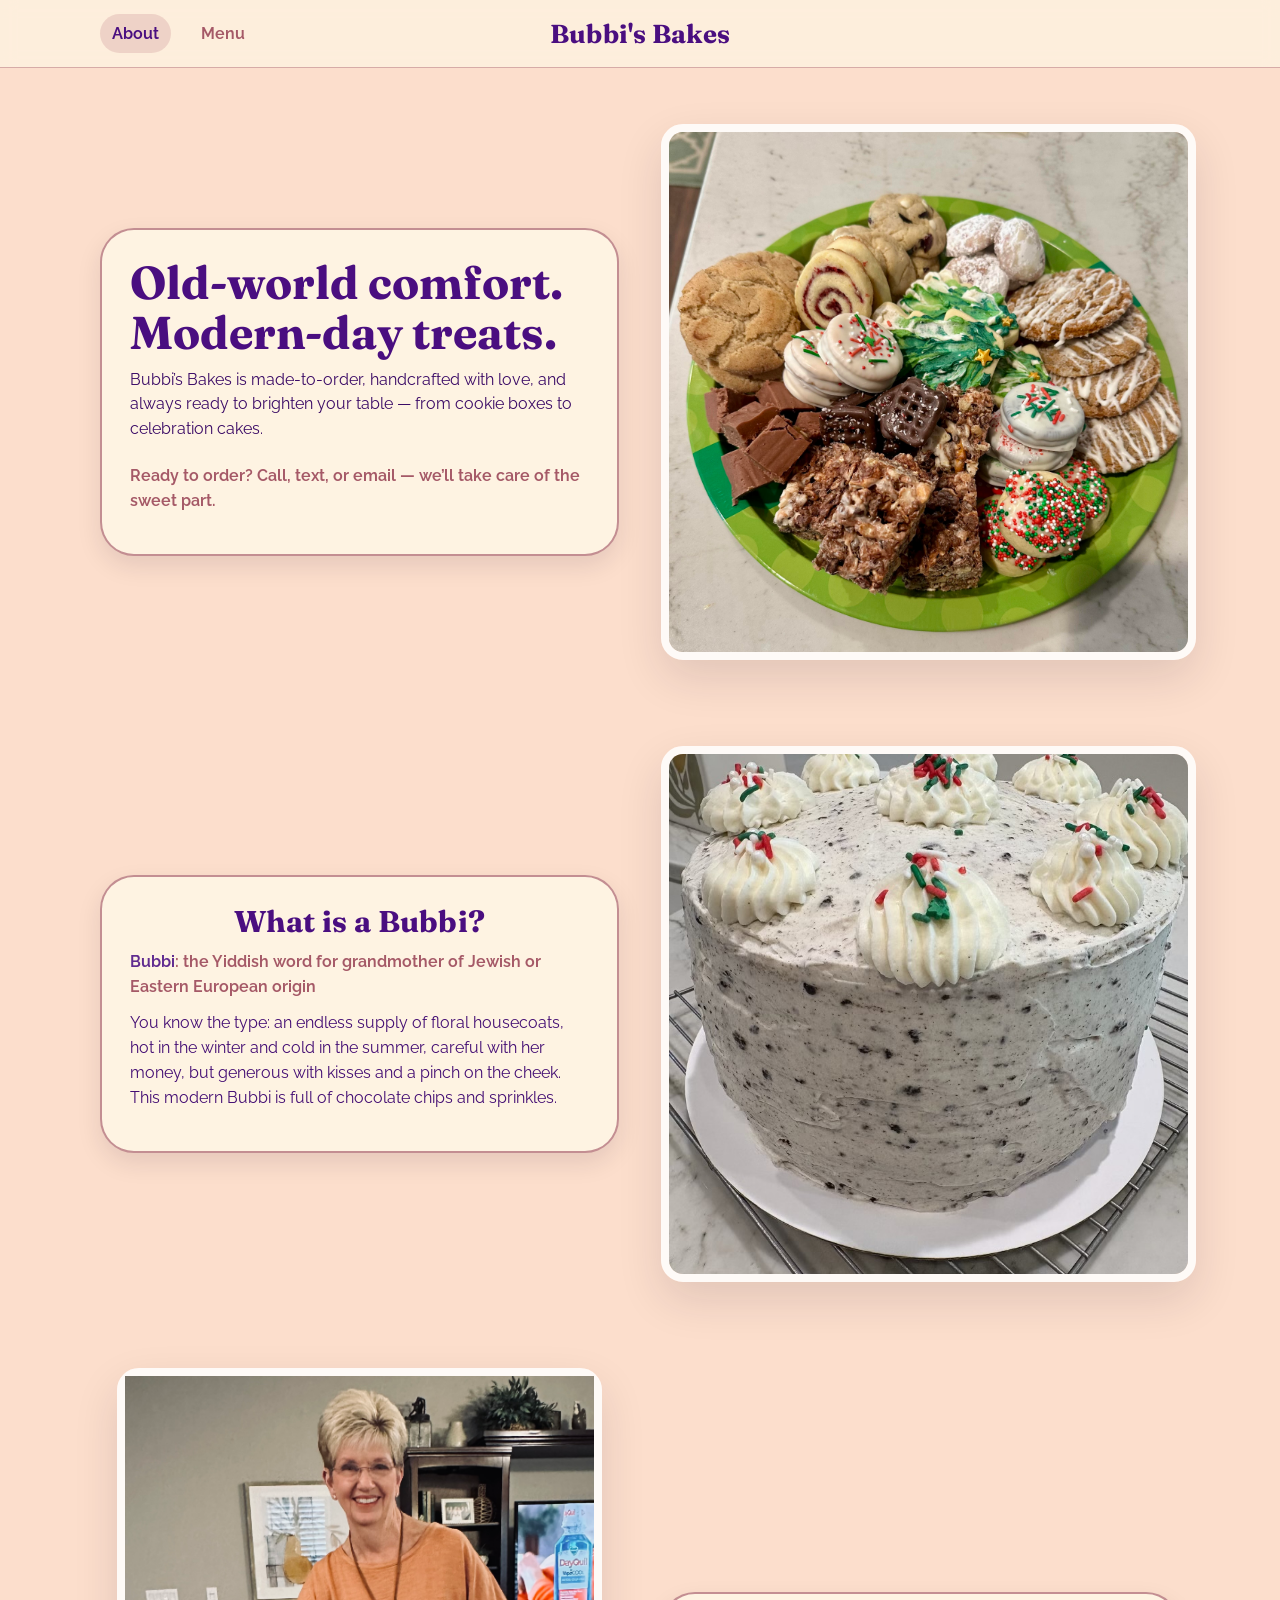
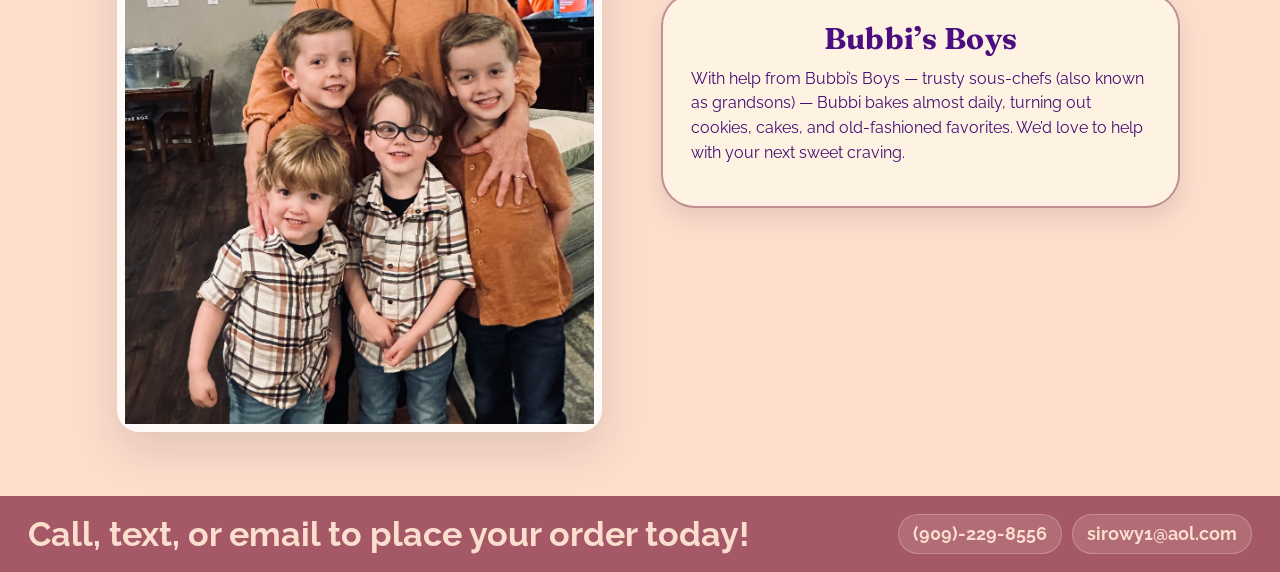
==== commit bbf5a55d: "Refine Bubbi source attribution link" ====
--- a/index.html
+++ b/index.html
@@ -42,8 +42,8 @@
       <section class="split">
         <div class="bubble">
           <h2>What is a Bubbi?</h2>
-          <h4>Bubbi: the Yiddish word for grandmother of Jewish or Eastern European origin</h4>
-          <p>You know the type: an endless supply of floral housecoats, hot in the winter and cold in the summer, careful with her money — but generous with kisses and a pinch on the cheek (from BeyondBubbi.com). This modern Bubbi is full of chocolate chips and sprinkles.</p>
+          <h4><a class="inline-source-link" href="https://www.beyondbubbie.com/whos-your-bubbie" target="_blank" rel="noreferrer">Bubbi</a>: the Yiddish word for grandmother of Jewish or Eastern European origin</h4>
+          <p>You know the type: an endless supply of floral housecoats, hot in the winter and cold in the summer, careful with her money, but generous with kisses and a pinch on the cheek. This modern Bubbi is full of chocolate chips and sprinkles.</p>
         </div>
         <img class="hero" src="/img/oreo-cake.jpeg" alt="Layered chocolate cake decorated with Oreo cookies">
       </section>
@@ -68,4 +68,4 @@
   </footer>
 </body>
 
-</html>+</html>
--- a/styles.css
+++ b/styles.css
@@ -227,6 +227,17 @@
     font-weight: 650;
 }
 
+.inline-source-link {
+    color: color-mix(in srgb, var(--main-text-color), white 12%);
+    text-decoration: underline;
+    text-decoration-thickness: 1.5px;
+    text-underline-offset: 0.12em;
+}
+
+.inline-source-link:hover {
+    color: var(--main-text-color);
+}
+
 p {
     margin: 0 0 12px;
     color: color-mix(in srgb, var(--main-text-color), black 10%);
@@ -508,4 +519,4 @@
         justify-content: center;
         flex-wrap: wrap;
     }
-}+}
